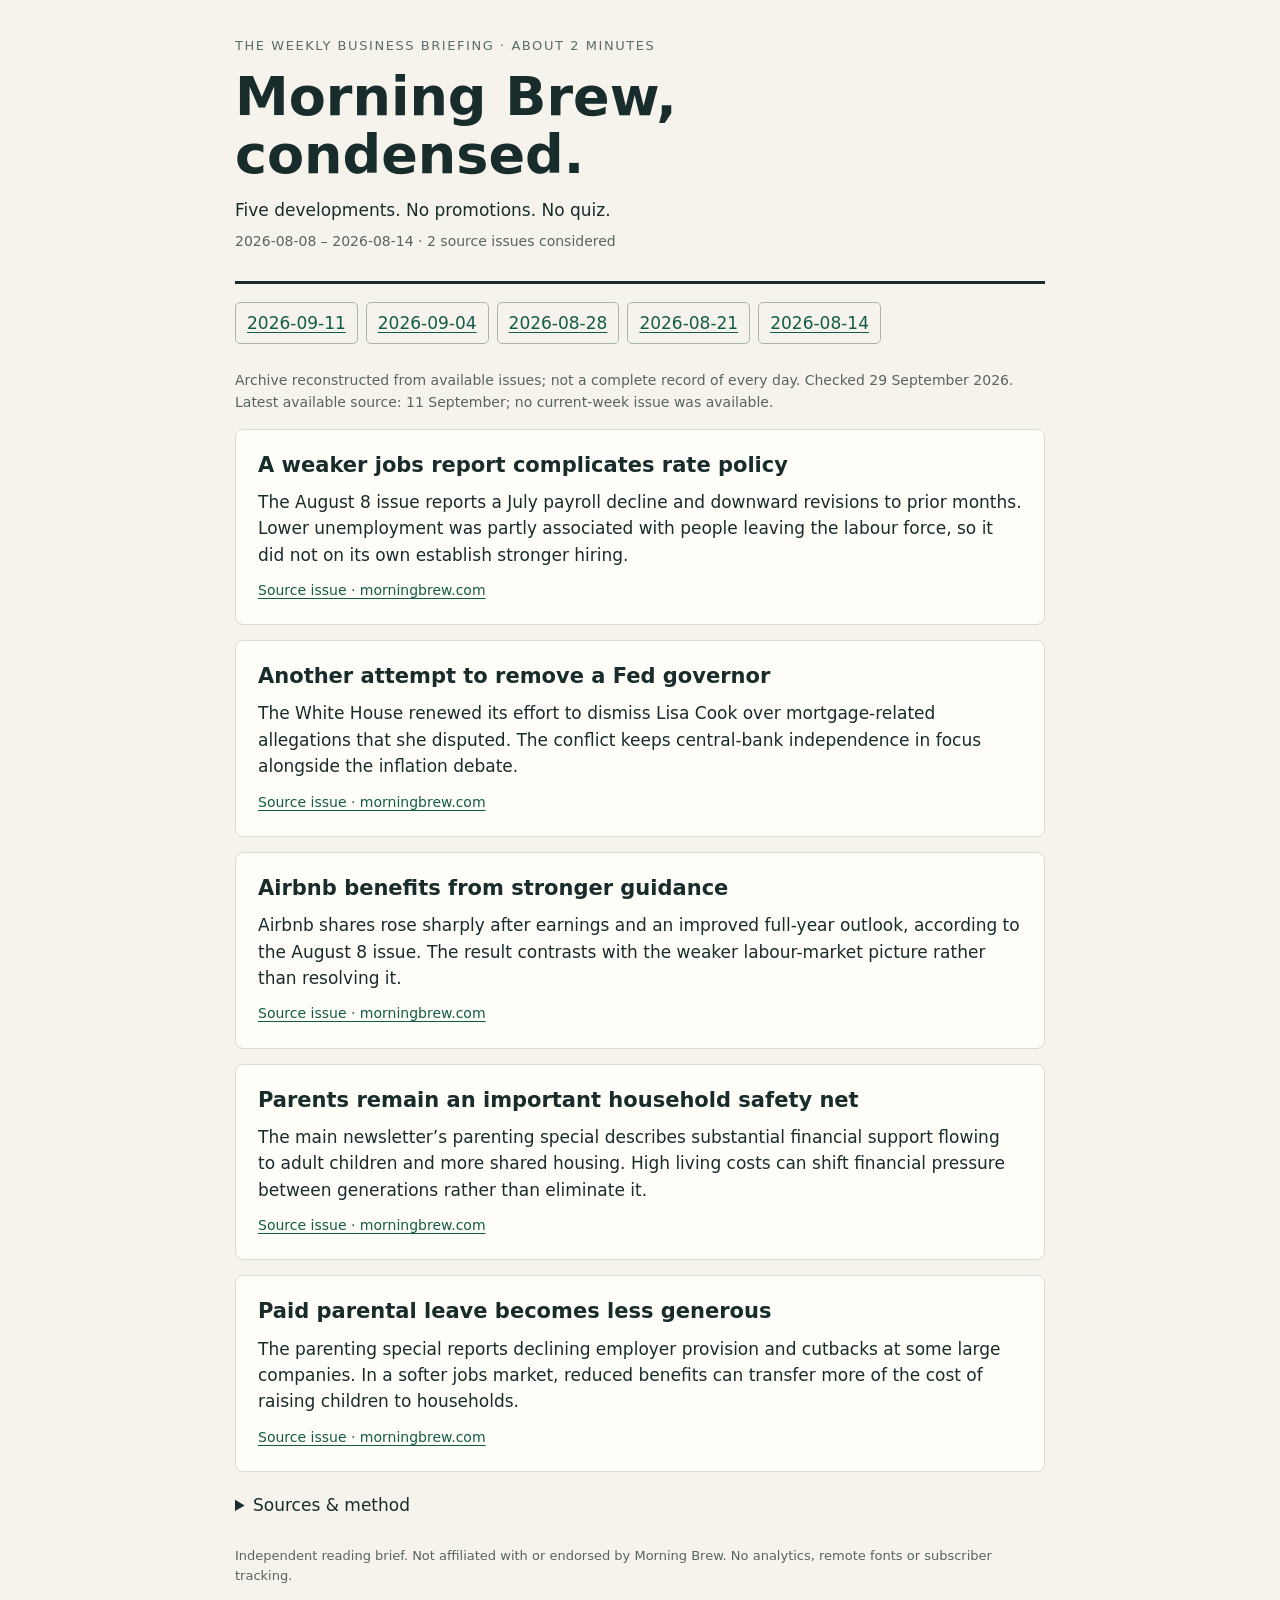
==== editions/2026-08-14/index.html @ 30eba52b "feat: publish five condensed weekly business editions" ====
<!doctype html><html lang="en"><meta charset="utf-8"><meta name="viewport" content="width=device-width,initial-scale=1"><title>Morning Brew, condensed — 2026-08-14</title><link rel="stylesheet" href="../../styles.css"><main><header><div class="eyebrow">The weekly business briefing · about 2 minutes</div><h1>Morning Brew,<br>condensed.</h1><p>Five developments. No promotions. No quiz.</p><p class="meta">2026-08-08 – 2026-08-14 · 2 source issues considered</p></header><nav aria-label="Weekly editions"><a href="../../editions/2026-09-11/">2026-09-11</a><a href="../../editions/2026-09-04/">2026-09-04</a><a href="../../editions/2026-08-28/">2026-08-28</a><a href="../../editions/2026-08-21/">2026-08-21</a><a href="../../editions/2026-08-14/" aria-current="page">2026-08-14</a></nav><p class="meta">Archive reconstructed from available issues; not a complete record of every day. Checked 29 September 2026. Latest available source: 11 September; no current-week issue was available.</p><article><h2>A weaker jobs report complicates rate policy</h2><p>The August 8 issue reports a July payroll decline and downward revisions to prior months. Lower unemployment was partly associated with people leaving the labour force, so it did not on its own establish stronger hiring.</p><a href="https://www.morningbrew.com/issues/not-so-hot-hiring" rel="noopener">Source issue · morningbrew.com</a></article><article><h2>Another attempt to remove a Fed governor</h2><p>The White House renewed its effort to dismiss Lisa Cook over mortgage-related allegations that she disputed. The conflict keeps central-bank independence in focus alongside the inflation debate.</p><a href="https://www.morningbrew.com/issues/not-so-hot-hiring" rel="noopener">Source issue · morningbrew.com</a></article><article><h2>Airbnb benefits from stronger guidance</h2><p>Airbnb shares rose sharply after earnings and an improved full-year outlook, according to the August 8 issue. The result contrasts with the weaker labour-market picture rather than resolving it.</p><a href="https://www.morningbrew.com/issues/not-so-hot-hiring" rel="noopener">Source issue · morningbrew.com</a></article><article><h2>Parents remain an important household safety net</h2><p>The main newsletter’s parenting special describes substantial financial support flowing to adult children and more shared housing. High living costs can shift financial pressure between generations rather than eliminate it.</p><a href="https://www.morningbrew.com/issues/parenting-brew" rel="noopener">Source issue · morningbrew.com</a></article><article><h2>Paid parental leave becomes less generous</h2><p>The parenting special reports declining employer provision and cutbacks at some large companies. In a softer jobs market, reduced benefits can transfer more of the cost of raising children to households.</p><a href="https://www.morningbrew.com/issues/parenting-brew" rel="noopener">Source issue · morningbrew.com</a></article><details><summary>Sources &amp; method</summary><p>Original, condensed synthesis of the main Morning Brew newsletter, including its editorial special editions. Each link identifies the issue behind the card. Duplicates, advertising and quizzes are omitted. Public issue destinations were recovered from publisher redirects; automated article access returned HTTP 403. Summaries are grounded in the source issues, not independently verified full articles.</p><p>Weeks run Saturday 00:00 to Saturday 00:00, Europe/Zurich. Only weeks with available issues have an edition; absent weeks are not presented as complete. Weekly Friday updates preserve permanent archives and label ongoing weeks as week-to-date with an actual cutoff.</p></details><footer>Independent reading brief. Not affiliated with or endorsed by Morning Brew. No analytics, remote fonts or subscriber tracking.</footer></main></html>
---- styles.css ----
*{box-sizing:border-box}body{margin:0;background:#f6f3ec;color:#172c2b;font:17px/1.55 system-ui,sans-serif}main{max-width:850px;margin:auto;padding:36px 20px}header{border-bottom:3px solid #172c2b;padding-bottom:20px}h1{font-size:clamp(32px,6vw,54px);line-height:1.08;margin:12px 0}h2{font-size:21px;line-height:1.3;margin:0 0 10px}p{margin:8px 0}.eyebrow{font-size:13px;letter-spacing:.12em;text-transform:uppercase;color:#596e66}.meta{color:#58645e;font-size:14px}nav{display:flex;gap:8px;overflow:auto;padding:18px 0}nav a{white-space:nowrap;border:1px solid #a9b7ad;padding:7px 11px;border-radius:5px}a{color:#135c48;text-underline-offset:3px}a:focus-visible{outline:3px solid #b66d16;outline-offset:3px}article{background:#fffdf8;border:1px solid #d9ded5;border-radius:8px;padding:22px;margin:15px 0}article a{font-size:14px}footer{font-size:13px;color:#59645e;margin-top:28px}details{margin:20px 0}summary{cursor:pointer}
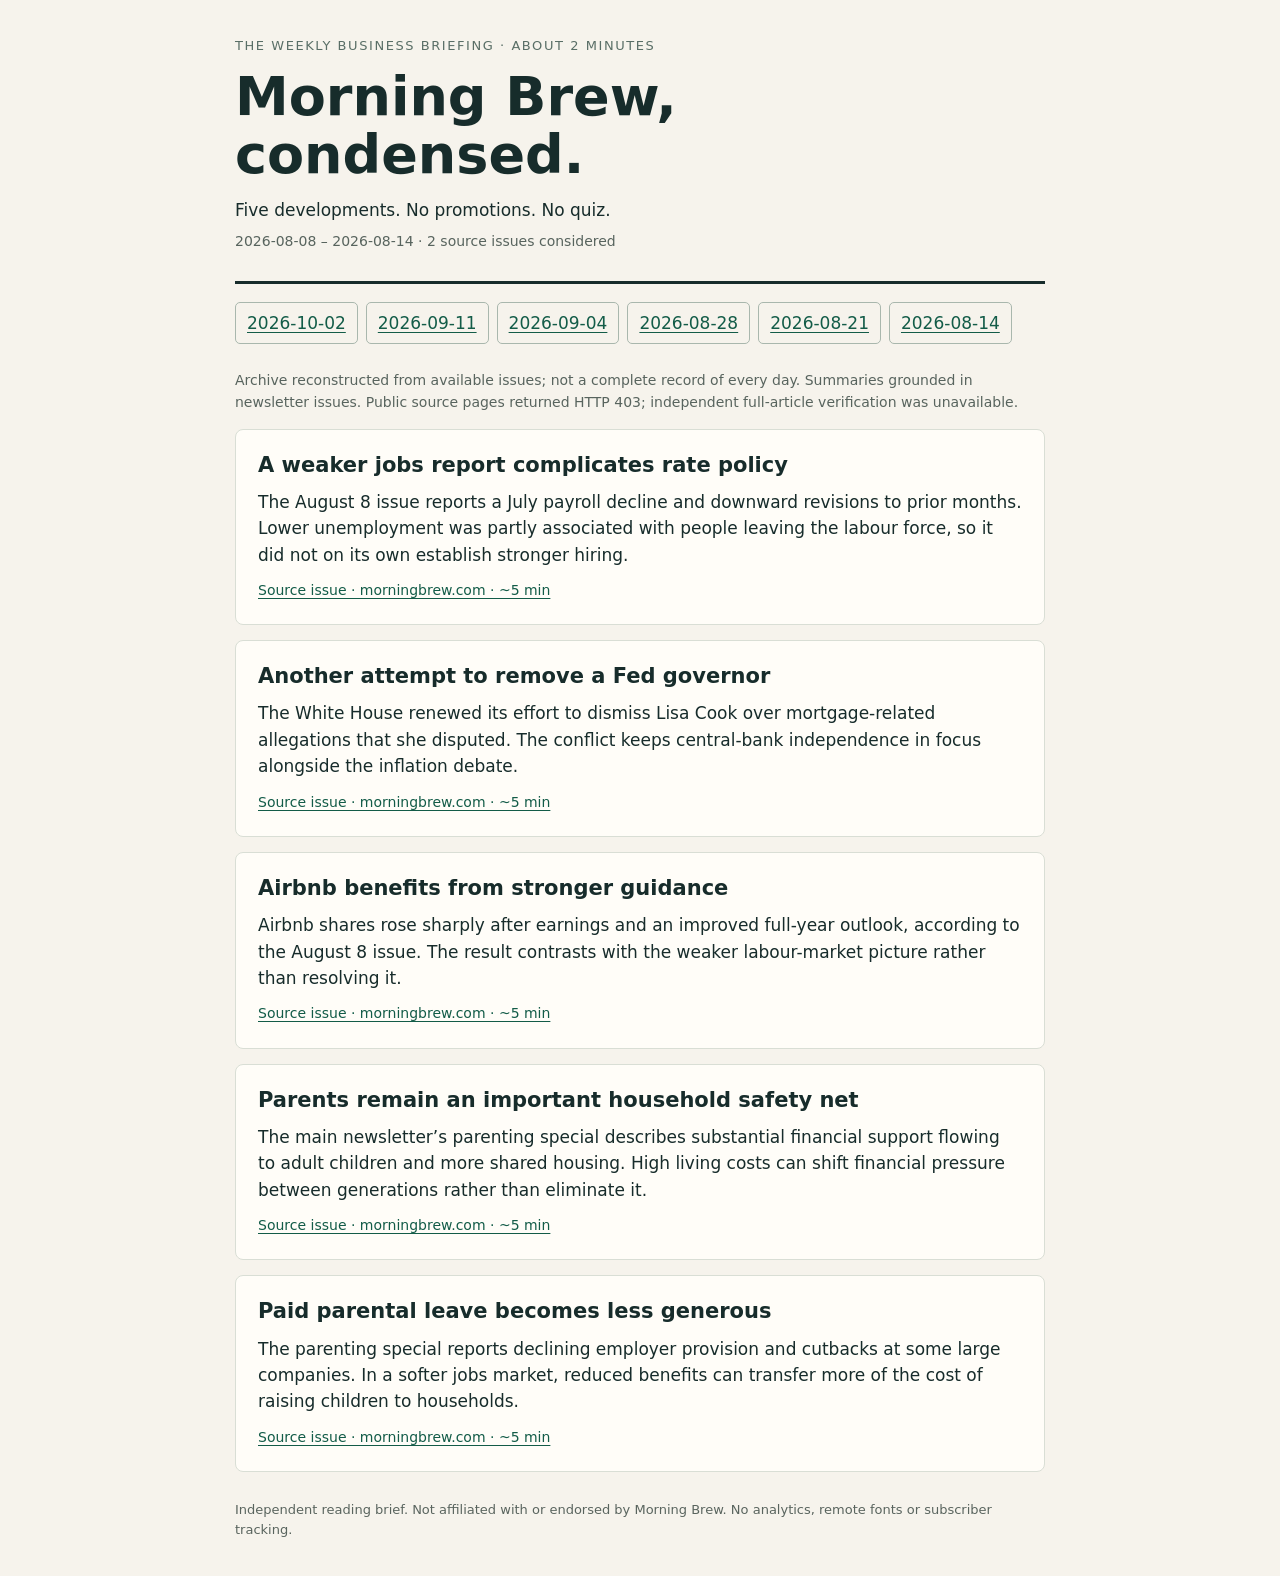
==== commit a0a39447: "Publish October 2 week-to-date business briefing" ====
--- a/editions/2026-08-14/index.html
+++ b/editions/2026-08-14/index.html
@@ -1 +1 @@
-<!doctype html><html lang="en"><meta charset="utf-8"><meta name="viewport" content="width=device-width,initial-scale=1"><title>Morning Brew, condensed — 2026-08-14</title><link rel="stylesheet" href="../../styles.css"><main><header><div class="eyebrow">The weekly business briefing · about 2 minutes</div><h1>Morning Brew,<br>condensed.</h1><p>Five developments. No promotions. No quiz.</p><p class="meta">2026-08-08 – 2026-08-14 · 2 source issues considered</p></header><nav aria-label="Weekly editions"><a href="../../editions/2026-09-11/">2026-09-11</a><a href="../../editions/2026-09-04/">2026-09-04</a><a href="../../editions/2026-08-28/">2026-08-28</a><a href="../../editions/2026-08-21/">2026-08-21</a><a href="../../editions/2026-08-14/" aria-current="page">2026-08-14</a></nav><p class="meta">Archive reconstructed from available issues; not a complete record of every day. Checked 29 September 2026. Latest available source: 11 September; no current-week issue was available.</p><article><h2>A weaker jobs report complicates rate policy</h2><p>The August 8 issue reports a July payroll decline and downward revisions to prior months. Lower unemployment was partly associated with people leaving the labour force, so it did not on its own establish stronger hiring.</p><a href="https://www.morningbrew.com/issues/not-so-hot-hiring" rel="noopener">Source issue · morningbrew.com</a></article><article><h2>Another attempt to remove a Fed governor</h2><p>The White House renewed its effort to dismiss Lisa Cook over mortgage-related allegations that she disputed. The conflict keeps central-bank independence in focus alongside the inflation debate.</p><a href="https://www.morningbrew.com/issues/not-so-hot-hiring" rel="noopener">Source issue · morningbrew.com</a></article><article><h2>Airbnb benefits from stronger guidance</h2><p>Airbnb shares rose sharply after earnings and an improved full-year outlook, according to the August 8 issue. The result contrasts with the weaker labour-market picture rather than resolving it.</p><a href="https://www.morningbrew.com/issues/not-so-hot-hiring" rel="noopener">Source issue · morningbrew.com</a></article><article><h2>Parents remain an important household safety net</h2><p>The main newsletter’s parenting special describes substantial financial support flowing to adult children and more shared housing. High living costs can shift financial pressure between generations rather than eliminate it.</p><a href="https://www.morningbrew.com/issues/parenting-brew" rel="noopener">Source issue · morningbrew.com</a></article><article><h2>Paid parental leave becomes less generous</h2><p>The parenting special reports declining employer provision and cutbacks at some large companies. In a softer jobs market, reduced benefits can transfer more of the cost of raising children to households.</p><a href="https://www.morningbrew.com/issues/parenting-brew" rel="noopener">Source issue · morningbrew.com</a></article><details><summary>Sources &amp; method</summary><p>Original, condensed synthesis of the main Morning Brew newsletter, including its editorial special editions. Each link identifies the issue behind the card. Duplicates, advertising and quizzes are omitted. Public issue destinations were recovered from publisher redirects; automated article access returned HTTP 403. Summaries are grounded in the source issues, not independently verified full articles.</p><p>Weeks run Saturday 00:00 to Saturday 00:00, Europe/Zurich. Only weeks with available issues have an edition; absent weeks are not presented as complete. Weekly Friday updates preserve permanent archives and label ongoing weeks as week-to-date with an actual cutoff.</p></details><footer>Independent reading brief. Not affiliated with or endorsed by Morning Brew. No analytics, remote fonts or subscriber tracking.</footer></main></html>+<!doctype html><html lang="en"><meta charset="utf-8"><meta name="viewport" content="width=device-width,initial-scale=1"><title>Morning Brew, condensed — 2026-08-14</title><link rel="stylesheet" href="../../styles.css"><main><header><div class="eyebrow">The weekly business briefing · about 2 minutes</div><h1>Morning Brew,<br>condensed.</h1><p>Five developments. No promotions. No quiz.</p><p class="meta">2026-08-08 – 2026-08-14 · 2 source issues considered</p></header><nav aria-label="Weekly editions"><a href="../../editions/2026-10-02/">2026-10-02</a><a href="../../editions/2026-09-11/">2026-09-11</a><a href="../../editions/2026-09-04/">2026-09-04</a><a href="../../editions/2026-08-28/">2026-08-28</a><a href="../../editions/2026-08-21/">2026-08-21</a><a href="../../editions/2026-08-14/" aria-current="page">2026-08-14</a></nav><p class="meta">Archive reconstructed from available issues; not a complete record of every day. Summaries grounded in newsletter issues. Public source pages returned HTTP 403; independent full-article verification was unavailable.</p><article><h2>A weaker jobs report complicates rate policy</h2><p>The August 8 issue reports a July payroll decline and downward revisions to prior months. Lower unemployment was partly associated with people leaving the labour force, so it did not on its own establish stronger hiring.</p><a href="https://www.morningbrew.com/issues/not-so-hot-hiring" rel="noopener">Source issue · morningbrew.com · ~5 min</a></article><article><h2>Another attempt to remove a Fed governor</h2><p>The White House renewed its effort to dismiss Lisa Cook over mortgage-related allegations that she disputed. The conflict keeps central-bank independence in focus alongside the inflation debate.</p><a href="https://www.morningbrew.com/issues/not-so-hot-hiring" rel="noopener">Source issue · morningbrew.com · ~5 min</a></article><article><h2>Airbnb benefits from stronger guidance</h2><p>Airbnb shares rose sharply after earnings and an improved full-year outlook, according to the August 8 issue. The result contrasts with the weaker labour-market picture rather than resolving it.</p><a href="https://www.morningbrew.com/issues/not-so-hot-hiring" rel="noopener">Source issue · morningbrew.com · ~5 min</a></article><article><h2>Parents remain an important household safety net</h2><p>The main newsletter’s parenting special describes substantial financial support flowing to adult children and more shared housing. High living costs can shift financial pressure between generations rather than eliminate it.</p><a href="https://www.morningbrew.com/issues/parenting-brew" rel="noopener">Source issue · morningbrew.com · ~5 min</a></article><article><h2>Paid parental leave becomes less generous</h2><p>The parenting special reports declining employer provision and cutbacks at some large companies. In a softer jobs market, reduced benefits can transfer more of the cost of raising children to households.</p><a href="https://www.morningbrew.com/issues/parenting-brew" rel="noopener">Source issue · morningbrew.com · ~5 min</a></article><footer>Independent reading brief. Not affiliated with or endorsed by Morning Brew. No analytics, remote fonts or subscriber tracking.</footer></main></html>
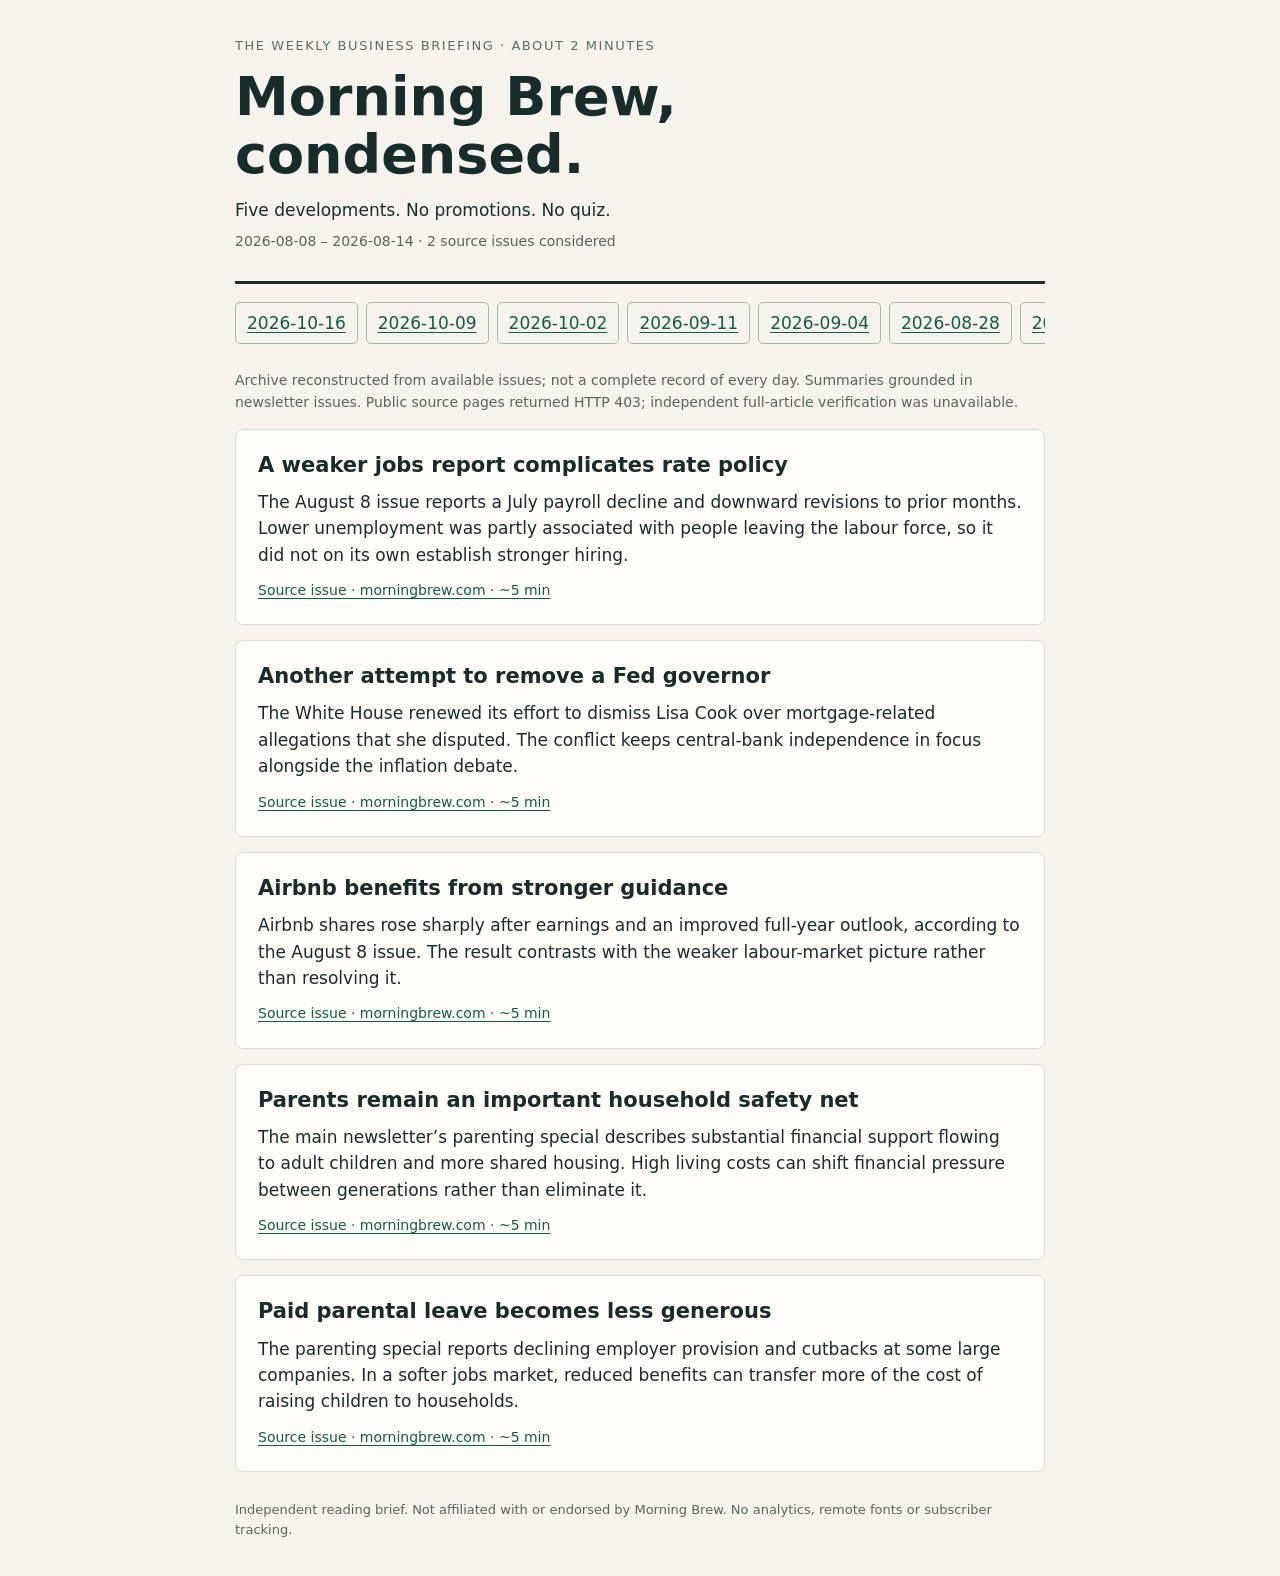
==== commit 16f69d8e: "Publish October 9 archive and October 16 week-to-date briefing" ====
--- a/editions/2026-08-14/index.html
+++ b/editions/2026-08-14/index.html
@@ -1 +1 @@
-<!doctype html><html lang="en"><meta charset="utf-8"><meta name="viewport" content="width=device-width,initial-scale=1"><title>Morning Brew, condensed — 2026-08-14</title><link rel="stylesheet" href="../../styles.css"><main><header><div class="eyebrow">The weekly business briefing · about 2 minutes</div><h1>Morning Brew,<br>condensed.</h1><p>Five developments. No promotions. No quiz.</p><p class="meta">2026-08-08 – 2026-08-14 · 2 source issues considered</p></header><nav aria-label="Weekly editions"><a href="../../editions/2026-10-02/">2026-10-02</a><a href="../../editions/2026-09-11/">2026-09-11</a><a href="../../editions/2026-09-04/">2026-09-04</a><a href="../../editions/2026-08-28/">2026-08-28</a><a href="../../editions/2026-08-21/">2026-08-21</a><a href="../../editions/2026-08-14/" aria-current="page">2026-08-14</a></nav><p class="meta">Archive reconstructed from available issues; not a complete record of every day. Summaries grounded in newsletter issues. Public source pages returned HTTP 403; independent full-article verification was unavailable.</p><article><h2>A weaker jobs report complicates rate policy</h2><p>The August 8 issue reports a July payroll decline and downward revisions to prior months. Lower unemployment was partly associated with people leaving the labour force, so it did not on its own establish stronger hiring.</p><a href="https://www.morningbrew.com/issues/not-so-hot-hiring" rel="noopener">Source issue · morningbrew.com · ~5 min</a></article><article><h2>Another attempt to remove a Fed governor</h2><p>The White House renewed its effort to dismiss Lisa Cook over mortgage-related allegations that she disputed. The conflict keeps central-bank independence in focus alongside the inflation debate.</p><a href="https://www.morningbrew.com/issues/not-so-hot-hiring" rel="noopener">Source issue · morningbrew.com · ~5 min</a></article><article><h2>Airbnb benefits from stronger guidance</h2><p>Airbnb shares rose sharply after earnings and an improved full-year outlook, according to the August 8 issue. The result contrasts with the weaker labour-market picture rather than resolving it.</p><a href="https://www.morningbrew.com/issues/not-so-hot-hiring" rel="noopener">Source issue · morningbrew.com · ~5 min</a></article><article><h2>Parents remain an important household safety net</h2><p>The main newsletter’s parenting special describes substantial financial support flowing to adult children and more shared housing. High living costs can shift financial pressure between generations rather than eliminate it.</p><a href="https://www.morningbrew.com/issues/parenting-brew" rel="noopener">Source issue · morningbrew.com · ~5 min</a></article><article><h2>Paid parental leave becomes less generous</h2><p>The parenting special reports declining employer provision and cutbacks at some large companies. In a softer jobs market, reduced benefits can transfer more of the cost of raising children to households.</p><a href="https://www.morningbrew.com/issues/parenting-brew" rel="noopener">Source issue · morningbrew.com · ~5 min</a></article><footer>Independent reading brief. Not affiliated with or endorsed by Morning Brew. No analytics, remote fonts or subscriber tracking.</footer></main></html>+<!doctype html><html lang="en"><meta charset="utf-8"><meta name="viewport" content="width=device-width,initial-scale=1"><title>Morning Brew, condensed — 2026-08-14</title><link rel="stylesheet" href="../../styles.css"><main><header><div class="eyebrow">The weekly business briefing · about 2 minutes</div><h1>Morning Brew,<br>condensed.</h1><p>Five developments. No promotions. No quiz.</p><p class="meta">2026-08-08 – 2026-08-14 · 2 source issues considered</p></header><nav aria-label="Weekly editions"><a href="../../editions/2026-10-16/">2026-10-16</a><a href="../../editions/2026-10-09/">2026-10-09</a><a href="../../editions/2026-10-02/">2026-10-02</a><a href="../../editions/2026-09-11/">2026-09-11</a><a href="../../editions/2026-09-04/">2026-09-04</a><a href="../../editions/2026-08-28/">2026-08-28</a><a href="../../editions/2026-08-21/">2026-08-21</a><a href="../../editions/2026-08-14/" aria-current="page">2026-08-14</a></nav><p class="meta">Archive reconstructed from available issues; not a complete record of every day. Summaries grounded in newsletter issues. Public source pages returned HTTP 403; independent full-article verification was unavailable.</p><article><h2>A weaker jobs report complicates rate policy</h2><p>The August 8 issue reports a July payroll decline and downward revisions to prior months. Lower unemployment was partly associated with people leaving the labour force, so it did not on its own establish stronger hiring.</p><a href="https://www.morningbrew.com/issues/not-so-hot-hiring" rel="noopener">Source issue · morningbrew.com · ~5 min</a></article><article><h2>Another attempt to remove a Fed governor</h2><p>The White House renewed its effort to dismiss Lisa Cook over mortgage-related allegations that she disputed. The conflict keeps central-bank independence in focus alongside the inflation debate.</p><a href="https://www.morningbrew.com/issues/not-so-hot-hiring" rel="noopener">Source issue · morningbrew.com · ~5 min</a></article><article><h2>Airbnb benefits from stronger guidance</h2><p>Airbnb shares rose sharply after earnings and an improved full-year outlook, according to the August 8 issue. The result contrasts with the weaker labour-market picture rather than resolving it.</p><a href="https://www.morningbrew.com/issues/not-so-hot-hiring" rel="noopener">Source issue · morningbrew.com · ~5 min</a></article><article><h2>Parents remain an important household safety net</h2><p>The main newsletter’s parenting special describes substantial financial support flowing to adult children and more shared housing. High living costs can shift financial pressure between generations rather than eliminate it.</p><a href="https://www.morningbrew.com/issues/parenting-brew" rel="noopener">Source issue · morningbrew.com · ~5 min</a></article><article><h2>Paid parental leave becomes less generous</h2><p>The parenting special reports declining employer provision and cutbacks at some large companies. In a softer jobs market, reduced benefits can transfer more of the cost of raising children to households.</p><a href="https://www.morningbrew.com/issues/parenting-brew" rel="noopener">Source issue · morningbrew.com · ~5 min</a></article><footer>Independent reading brief. Not affiliated with or endorsed by Morning Brew. No analytics, remote fonts or subscriber tracking.</footer></main></html>
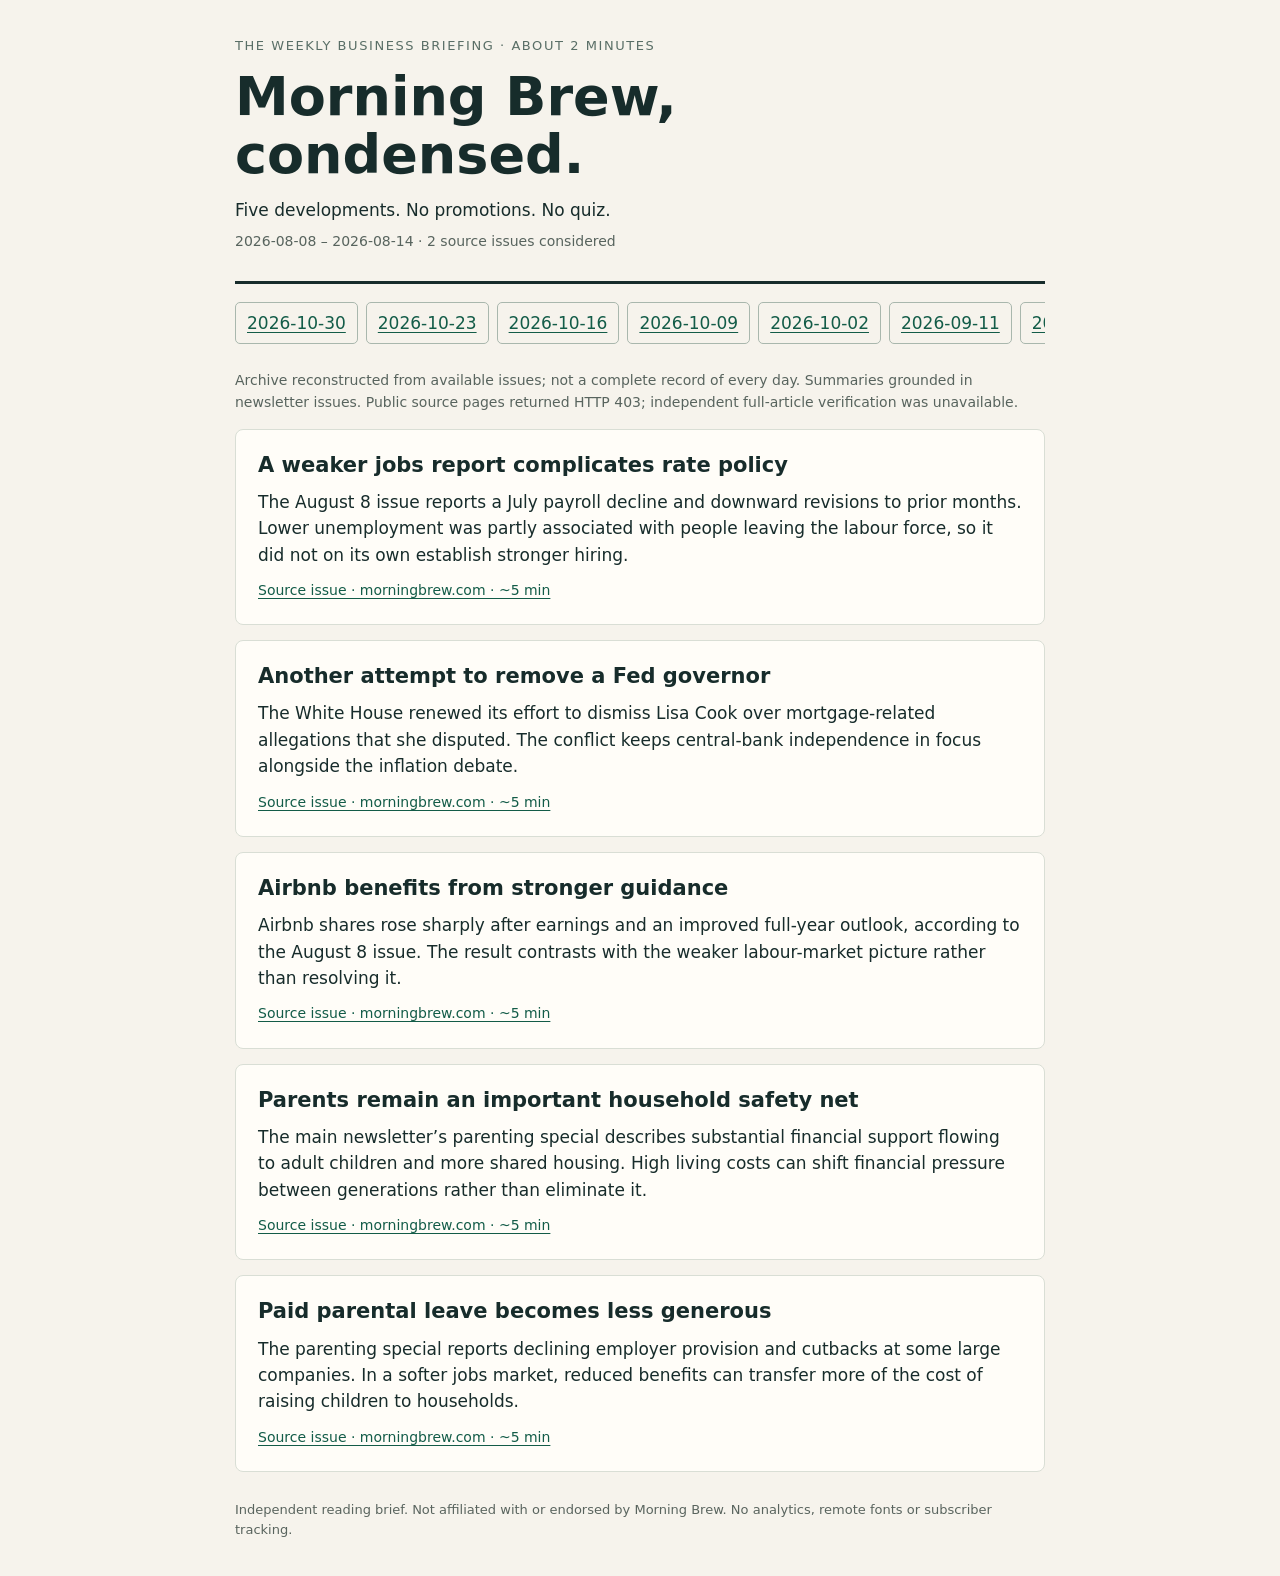
==== commit 401ec797: "Publish October 23 recovery and October 30 week-to-date briefing" ====
--- a/editions/2026-08-14/index.html
+++ b/editions/2026-08-14/index.html
@@ -1 +1 @@
-<!doctype html><html lang="en"><meta charset="utf-8"><meta name="viewport" content="width=device-width,initial-scale=1"><title>Morning Brew, condensed — 2026-08-14</title><link rel="stylesheet" href="../../styles.css"><main><header><div class="eyebrow">The weekly business briefing · about 2 minutes</div><h1>Morning Brew,<br>condensed.</h1><p>Five developments. No promotions. No quiz.</p><p class="meta">2026-08-08 – 2026-08-14 · 2 source issues considered</p></header><nav aria-label="Weekly editions"><a href="../../editions/2026-10-16/">2026-10-16</a><a href="../../editions/2026-10-09/">2026-10-09</a><a href="../../editions/2026-10-02/">2026-10-02</a><a href="../../editions/2026-09-11/">2026-09-11</a><a href="../../editions/2026-09-04/">2026-09-04</a><a href="../../editions/2026-08-28/">2026-08-28</a><a href="../../editions/2026-08-21/">2026-08-21</a><a href="../../editions/2026-08-14/" aria-current="page">2026-08-14</a></nav><p class="meta">Archive reconstructed from available issues; not a complete record of every day. Summaries grounded in newsletter issues. Public source pages returned HTTP 403; independent full-article verification was unavailable.</p><article><h2>A weaker jobs report complicates rate policy</h2><p>The August 8 issue reports a July payroll decline and downward revisions to prior months. Lower unemployment was partly associated with people leaving the labour force, so it did not on its own establish stronger hiring.</p><a href="https://www.morningbrew.com/issues/not-so-hot-hiring" rel="noopener">Source issue · morningbrew.com · ~5 min</a></article><article><h2>Another attempt to remove a Fed governor</h2><p>The White House renewed its effort to dismiss Lisa Cook over mortgage-related allegations that she disputed. The conflict keeps central-bank independence in focus alongside the inflation debate.</p><a href="https://www.morningbrew.com/issues/not-so-hot-hiring" rel="noopener">Source issue · morningbrew.com · ~5 min</a></article><article><h2>Airbnb benefits from stronger guidance</h2><p>Airbnb shares rose sharply after earnings and an improved full-year outlook, according to the August 8 issue. The result contrasts with the weaker labour-market picture rather than resolving it.</p><a href="https://www.morningbrew.com/issues/not-so-hot-hiring" rel="noopener">Source issue · morningbrew.com · ~5 min</a></article><article><h2>Parents remain an important household safety net</h2><p>The main newsletter’s parenting special describes substantial financial support flowing to adult children and more shared housing. High living costs can shift financial pressure between generations rather than eliminate it.</p><a href="https://www.morningbrew.com/issues/parenting-brew" rel="noopener">Source issue · morningbrew.com · ~5 min</a></article><article><h2>Paid parental leave becomes less generous</h2><p>The parenting special reports declining employer provision and cutbacks at some large companies. In a softer jobs market, reduced benefits can transfer more of the cost of raising children to households.</p><a href="https://www.morningbrew.com/issues/parenting-brew" rel="noopener">Source issue · morningbrew.com · ~5 min</a></article><footer>Independent reading brief. Not affiliated with or endorsed by Morning Brew. No analytics, remote fonts or subscriber tracking.</footer></main></html>+<!doctype html><html lang="en"><meta charset="utf-8"><meta name="viewport" content="width=device-width,initial-scale=1"><title>Morning Brew, condensed — 2026-08-14</title><link rel="stylesheet" href="../../styles.css"><main><header><div class="eyebrow">The weekly business briefing · about 2 minutes</div><h1>Morning Brew,<br>condensed.</h1><p>Five developments. No promotions. No quiz.</p><p class="meta">2026-08-08 – 2026-08-14 · 2 source issues considered</p></header><nav aria-label="Weekly editions"><a href="../../editions/2026-10-30/">2026-10-30</a><a href="../../editions/2026-10-23/">2026-10-23</a><a href="../../editions/2026-10-16/">2026-10-16</a><a href="../../editions/2026-10-09/">2026-10-09</a><a href="../../editions/2026-10-02/">2026-10-02</a><a href="../../editions/2026-09-11/">2026-09-11</a><a href="../../editions/2026-09-04/">2026-09-04</a><a href="../../editions/2026-08-28/">2026-08-28</a><a href="../../editions/2026-08-21/">2026-08-21</a><a href="../../editions/2026-08-14/" aria-current="page">2026-08-14</a></nav><p class="meta">Archive reconstructed from available issues; not a complete record of every day. Summaries grounded in newsletter issues. Public source pages returned HTTP 403; independent full-article verification was unavailable.</p><article><h2>A weaker jobs report complicates rate policy</h2><p>The August 8 issue reports a July payroll decline and downward revisions to prior months. Lower unemployment was partly associated with people leaving the labour force, so it did not on its own establish stronger hiring.</p><a href="https://www.morningbrew.com/issues/not-so-hot-hiring" rel="noopener">Source issue · morningbrew.com · ~5 min</a></article><article><h2>Another attempt to remove a Fed governor</h2><p>The White House renewed its effort to dismiss Lisa Cook over mortgage-related allegations that she disputed. The conflict keeps central-bank independence in focus alongside the inflation debate.</p><a href="https://www.morningbrew.com/issues/not-so-hot-hiring" rel="noopener">Source issue · morningbrew.com · ~5 min</a></article><article><h2>Airbnb benefits from stronger guidance</h2><p>Airbnb shares rose sharply after earnings and an improved full-year outlook, according to the August 8 issue. The result contrasts with the weaker labour-market picture rather than resolving it.</p><a href="https://www.morningbrew.com/issues/not-so-hot-hiring" rel="noopener">Source issue · morningbrew.com · ~5 min</a></article><article><h2>Parents remain an important household safety net</h2><p>The main newsletter’s parenting special describes substantial financial support flowing to adult children and more shared housing. High living costs can shift financial pressure between generations rather than eliminate it.</p><a href="https://www.morningbrew.com/issues/parenting-brew" rel="noopener">Source issue · morningbrew.com · ~5 min</a></article><article><h2>Paid parental leave becomes less generous</h2><p>The parenting special reports declining employer provision and cutbacks at some large companies. In a softer jobs market, reduced benefits can transfer more of the cost of raising children to households.</p><a href="https://www.morningbrew.com/issues/parenting-brew" rel="noopener">Source issue · morningbrew.com · ~5 min</a></article><footer>Independent reading brief. Not affiliated with or endorsed by Morning Brew. No analytics, remote fonts or subscriber tracking.</footer></main></html>
